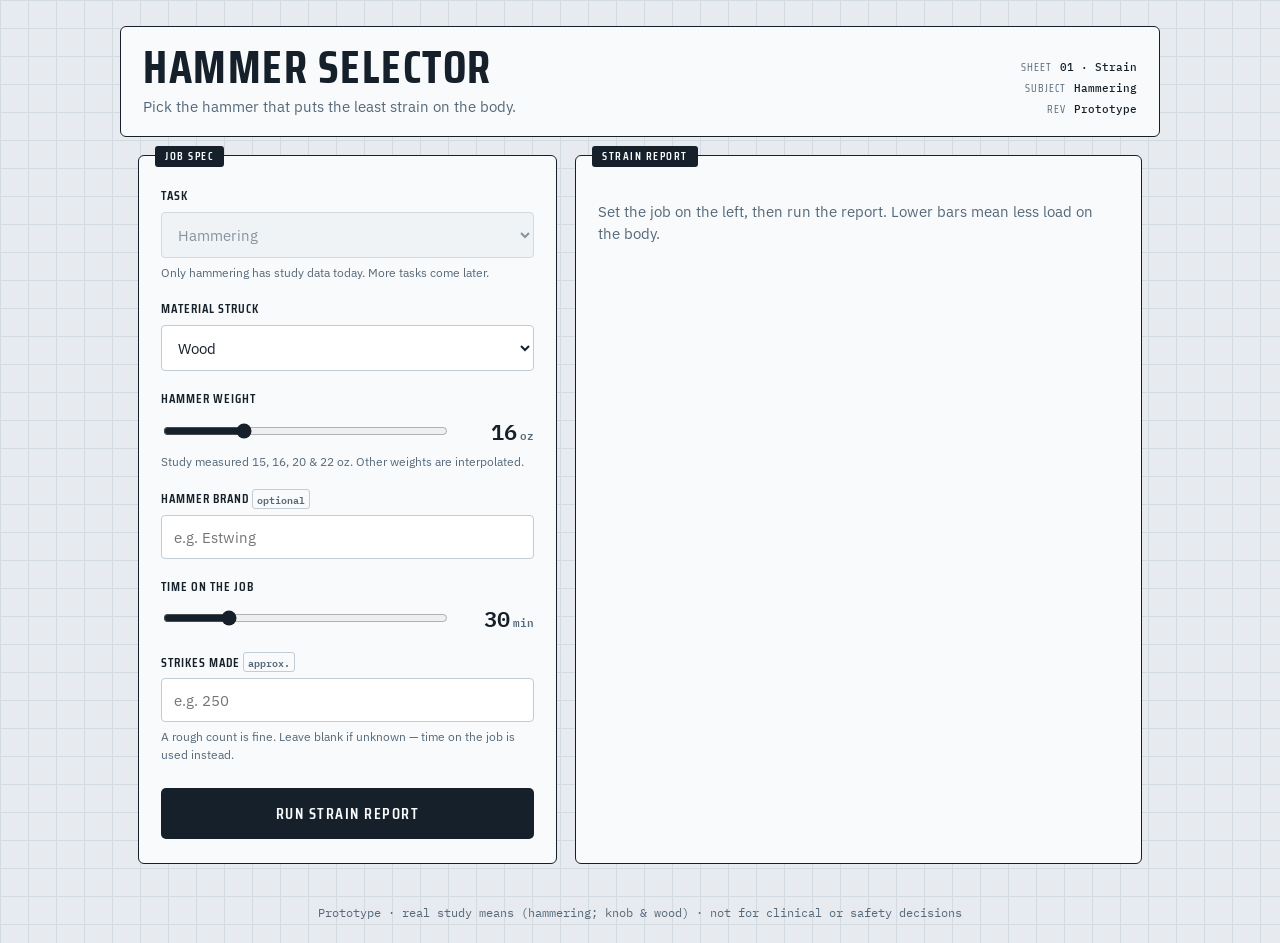
==== index.html @ 6c90b0d6 "Phase 4: wire the real recommendation engine into the PWA Replace the stub ranking in app.js with th" ====
<!DOCTYPE html>
<html lang="en">
<head>
  <meta charset="UTF-8" />
  <meta name="viewport" content="width=device-width, initial-scale=1.0" />
  <title>Hammer Selector — bodily strain by tool</title>
  <link rel="manifest" href="manifest.json" />
  <meta name="theme-color" content="#16202b" />
  <meta name="mobile-web-app-capable" content="yes" />
  <link rel="apple-touch-icon" href="icons/icon-192.png" />
  <link rel="preconnect" href="https://fonts.googleapis.com" />
  <link rel="preconnect" href="https://fonts.gstatic.com" crossorigin />
  <link href="https://fonts.googleapis.com/css2?family=IBM+Plex+Mono:wght@400;500;600&family=IBM+Plex+Sans:wght@400;500;600&family=Saira+Condensed:wght@500;600;700&display=swap" rel="stylesheet" />
  <link rel="stylesheet" href="styles.css" />
</head>
<body>
  <!-- Rankings come from the Phase-3 engine on REAL Phase-6C study means
       (engine/recommend.js + engine/profiles.v1.json). -->


  <header class="titleblock">
    <div class="tb-main">
      <h1>Hammer&nbsp;Selector</h1>
      <p class="tagline">Pick the hammer that puts the least strain on the body.</p>
    </div>
    <dl class="tb-meta">
      <div><dt>Sheet</dt><dd>01 · Strain</dd></div>
      <div><dt>Subject</dt><dd>Hammering</dd></div>
      <div><dt>Rev</dt><dd>Prototype</dd></div>
    </dl>
  </header>

  <main class="layout">
    <!-- ---------- INPUT PANEL ---------- -->
    <section class="panel" aria-label="Job specification">
      <span class="panel-tag">Job spec</span>

      <label class="field" for="task">
        <span class="field-label">Task</span>
        <select id="task" disabled>
          <option value="hammering" selected>Hammering</option>
        </select>
        <small class="hint">Only hammering has study data today. More tasks come later.</small>
      </label>

      <label class="field" for="material">
        <span class="field-label">Material struck</span>
        <select id="material">
          <option value="rubber">Rubber / soft</option>
          <option value="knob">Knob</option>
          <option value="plastic">Plastic</option>
          <option value="wood" selected>Wood</option>
          <option value="metal">Metal</option>
          <option value="concrete">Concrete / stone</option>
        </select>
      </label>

      <label class="field" for="weight">
        <span class="field-label">Hammer weight</span>
        <div class="duration-row">
          <input id="weight" type="range" min="10" max="32" step="1" value="16" />
          <output id="weightOut" class="readout">16<span class="unit">oz</span></output>
        </div>
        <small class="hint">Study measured 15, 16, 20 &amp; 22 oz. Other weights are interpolated.</small>
      </label>

      <label class="field" for="brand">
        <span class="field-label">Hammer brand <span class="optional">optional</span></span>
        <input id="brand" type="text" placeholder="e.g. Estwing" />
      </label>

      <label class="field" for="duration">
        <span class="field-label">Time on the job</span>
        <div class="duration-row">
          <input id="duration" type="range" min="5" max="120" step="5" value="30" />
          <output id="durationOut" class="readout">30<span class="unit">min</span></output>
        </div>
      </label>

      <label class="field" for="strikes">
        <span class="field-label">Strikes made <span class="optional">approx.</span></span>
        <input id="strikes" type="number" inputmode="numeric" min="0" max="9999" step="10" placeholder="e.g. 250" />
        <small class="hint">A rough count is fine. Leave blank if unknown — time on the job is used instead.</small>
      </label>

      <button id="recommendBtn" class="primary-btn" type="button">Run strain report</button>
    </section>

    <!-- ---------- RESULTS PANEL ---------- -->
    <section class="panel report" aria-label="Strain report">
      <span class="panel-tag">Strain report</span>
      <div id="disclaimer" class="disclaimer hidden"></div>
      <p id="resultsIntro" class="results-intro">
        Set the job on the left, then run the report. Lower bars mean less load on the body.
      </p>
      <ol id="resultsList" class="results-list"></ol>
    </section>
  </main>

  <footer class="app-footer">
    Prototype · real study means (hammering; knob &amp; wood) · not for clinical or safety decisions
  </footer>

  <script src="./engine/recommend.js"></script>
  <script src="app.js"></script>
  <script>
    // Register the service worker so the app works offline and is installable.
    if ("serviceWorker" in navigator) {
      window.addEventListener("load", () => {
        navigator.serviceWorker.register("sw.js").catch((err) =>
          console.warn("Service worker registration failed:", err)
        );
      });
    }
  </script>
</body>
</html>
---- styles.css ----
/* =========================================================
   Hammer Selector — "Spec Sheet" visual direction
   Cool engineering graph-paper, steel ink, brass accent,
   strain rendered as a cool→ember heat ramp on tick gauges.
   ========================================================= */

:root {
  --paper:   #e7ebef;   /* cool graph-paper gray */
  --panel:   #f8fafb;   /* near-white panel */
  --ink:     #16202b;   /* steel ink */
  --slate:   #56697a;   /* secondary text / labels */
  --grid:    #d3dbe2;   /* graph lines */
  --line:    #c2ccd5;   /* borders */
  --brass:   #a8772a;   /* forged accent — used sparingly */
  --brass-soft: rgba(168, 119, 42, 0.10);

  /* strain heat ramp (cool = easy, ember = hard) */
  --heat-cool: #3c7c8d;
  --heat-mid:  #c2912f;
  --heat-hot:  #b1432f;

  --r: 6px;            /* tight, technical radius */
}

* { box-sizing: border-box; }

html { -webkit-text-size-adjust: 100%; }

body {
  margin: 0;
  font-family: "IBM Plex Sans", system-ui, sans-serif;
  color: var(--ink);
  background-color: var(--paper);
  /* graph-paper grid */
  background-image:
    linear-gradient(var(--grid) 1px, transparent 1px),
    linear-gradient(90deg, var(--grid) 1px, transparent 1px);
  background-size: 28px 28px;
  line-height: 1.5;
}

/* ---------------- title block ---------------- */
.titleblock {
  max-width: 1040px;
  margin: 26px auto 0;
  padding: 18px 22px;
  background: var(--panel);
  border: 1.5px solid var(--ink);
  border-radius: var(--r);
  display: flex;
  justify-content: space-between;
  align-items: flex-end;
  gap: 24px;
}
.titleblock h1 {
  font-family: "Saira Condensed", sans-serif;
  font-weight: 700;
  text-transform: uppercase;
  letter-spacing: 1.5px;
  font-size: clamp(1.8rem, 5vw, 2.9rem);
  margin: 0;
  line-height: 0.95;
}
.tagline { margin: 6px 0 0; color: var(--slate); font-size: 0.95rem; }

.tb-meta {
  margin: 0;
  display: grid;
  gap: 4px;
  text-align: right;
  flex-shrink: 0;
}
.tb-meta div { display: flex; gap: 8px; justify-content: flex-end; }
.tb-meta dt {
  font-family: "Saira Condensed", sans-serif;
  text-transform: uppercase;
  letter-spacing: 1px;
  font-size: 0.7rem;
  color: var(--slate);
}
.tb-meta dd {
  margin: 0;
  font-family: "IBM Plex Mono", monospace;
  font-size: 0.7rem;
  font-weight: 500;
}

/* ---------------- layout ---------------- */
.layout {
  max-width: 1040px;
  margin: 18px auto;
  padding: 0 18px;
  display: grid;
  grid-template-columns: 0.85fr 1.15fr;
  gap: 18px;
}
@media (max-width: 780px) {
  .layout { grid-template-columns: 1fr; }
  .titleblock { flex-direction: column; align-items: flex-start; }
  .tb-meta { text-align: left; }
  .tb-meta div { justify-content: flex-start; }
}

.panel {
  position: relative;
  background: var(--panel);
  border: 1.5px solid var(--ink);
  border-radius: var(--r);
  padding: 30px 22px 24px;
}
.panel-tag {
  position: absolute;
  top: -10px;
  left: 16px;
  background: var(--ink);
  color: var(--panel);
  font-family: "Saira Condensed", sans-serif;
  text-transform: uppercase;
  letter-spacing: 1.5px;
  font-size: 0.72rem;
  font-weight: 600;
  padding: 2px 10px;
  border-radius: 3px;
}

/* ---------------- form ---------------- */
.field { display: block; margin-bottom: 18px; }
.field-label {
  display: block;
  font-family: "Saira Condensed", sans-serif;
  text-transform: uppercase;
  letter-spacing: 1px;
  font-size: 0.82rem;
  font-weight: 600;
  margin-bottom: 6px;
}
.optional {
  font-family: "IBM Plex Mono", monospace;
  text-transform: none;
  letter-spacing: 0;
  font-size: 0.65rem;
  color: var(--slate);
  border: 1px solid var(--line);
  border-radius: 3px;
  padding: 0 4px;
  vertical-align: middle;
}
.hint { display: block; color: var(--slate); font-size: 0.74rem; margin-top: 6px; }

select, input[type="text"], input[type="number"] {
  width: 100%;
  padding: 11px 12px;
  background: #fff;
  border: 1.5px solid var(--line);
  border-radius: 4px;
  color: var(--ink);
  font-family: "IBM Plex Sans", sans-serif;
  font-size: 0.95rem;
}
select:focus-visible, input[type="text"]:focus-visible {
  outline: 2px solid var(--brass);
  outline-offset: 1px;
  border-color: var(--brass);
}
select:disabled { background: #eef1f3; color: var(--slate); }

.duration-row { display: flex; align-items: center; gap: 14px; }
input[type="range"] { flex: 1; accent-color: var(--ink); }
.readout {
  font-family: "IBM Plex Mono", monospace;
  font-weight: 600;
  font-size: 1.35rem;
  min-width: 70px;
  text-align: right;
}
.readout .unit { font-size: 0.7rem; color: var(--slate); margin-left: 3px; }

.primary-btn {
  width: 100%;
  margin-top: 6px;
  padding: 13px;
  background: var(--ink);
  color: var(--panel);
  font-family: "Saira Condensed", sans-serif;
  text-transform: uppercase;
  letter-spacing: 1.5px;
  font-size: 1rem;
  font-weight: 600;
  border: none;
  border-radius: 5px;
  cursor: pointer;
  transition: background 0.15s, transform 0.05s;
}
.primary-btn:hover { background: #243341; }
.primary-btn:active { transform: translateY(1px); }
.primary-btn:focus-visible { outline: 2px solid var(--brass); outline-offset: 2px; }

/* ---------------- results ---------------- */
.results-intro { color: var(--slate); font-size: 0.92rem; }
.results-list { list-style: none; margin: 0; padding: 0; }

.hammer-row {
  border: 1.5px solid var(--line);
  border-radius: 5px;
  padding: 14px 16px;
  margin-bottom: 12px;
  background: #fff;
  position: relative;
  transition: transform 0.12s ease, box-shadow 0.12s ease;
}
.hammer-row:hover { transform: translateY(-2px); box-shadow: 0 4px 0 var(--line); }

.hammer-row.best {
  border-color: var(--brass);
  background: var(--brass-soft);
  box-shadow: inset 4px 0 0 var(--brass);
}

.hammer-head {
  display: flex;
  align-items: baseline;
  gap: 10px;
  margin-bottom: 12px;
}
.rank-num {
  font-family: "IBM Plex Mono", monospace;
  font-size: 0.8rem;
  color: var(--slate);
}
.hammer-name {
  font-family: "Saira Condensed", sans-serif;
  text-transform: uppercase;
  letter-spacing: 1px;
  font-weight: 700;
  font-size: 1.3rem;
  line-height: 1;
}
.overall {
  margin-left: auto;
  font-family: "IBM Plex Mono", monospace;
  font-size: 0.78rem;
  color: var(--slate);
}
.overall b { color: var(--ink); font-size: 0.95rem; }

/* inspection stamp on the winner */
.stamp {
  position: absolute;
  top: 10px;
  right: 12px;
  font-family: "Saira Condensed", sans-serif;
  text-transform: uppercase;
  letter-spacing: 2px;
  font-size: 0.7rem;
  font-weight: 700;
  color: var(--brass);
  border: 2px solid var(--brass);
  border-radius: 4px;
  padding: 3px 8px;
  transform: rotate(-5deg);
  opacity: 0.9;
}

/* ---- "your hammer" card (the entered weight) ---- */
.your-hammer {
  border: 1.5px solid var(--ink);
  border-radius: 5px;
  background: #fff;
  box-shadow: inset 4px 0 0 var(--ink);
  padding: 14px 16px;
  margin-bottom: 18px;
}
.yh-head {
  display: flex;
  align-items: baseline;
  gap: 10px;
  margin-bottom: 12px;
}
.yh-label {
  font-family: "Saira Condensed", sans-serif;
  text-transform: uppercase;
  letter-spacing: 1.5px;
  font-weight: 700;
  font-size: 0.85rem;
  color: var(--slate);
}
.yh-weight {
  font-family: "IBM Plex Mono", monospace;
  font-weight: 600;
  font-size: 1.5rem;
  line-height: 1;
}
.yh-weight .unit { font-size: 0.7rem; color: var(--slate); margin-left: 2px; }
.yh-strikes {
  font-family: "IBM Plex Mono", monospace;
  font-size: 0.72rem;
  color: var(--slate);
  border: 1px solid var(--line);
  border-radius: 3px;
  padding: 2px 6px;
}
.overall {
  margin-left: auto;
  font-family: "IBM Plex Mono", monospace;
  font-size: 0.8rem;
  color: var(--slate);
}
.overall b { color: var(--ink); font-size: 1rem; }

/* ---- reference hammers (ranked study weights) ---- */
.ref-heading {
  list-style: none;
  font-family: "Saira Condensed", sans-serif;
  text-transform: uppercase;
  letter-spacing: 1px;
  font-size: 0.78rem;
  color: var(--slate);
  border-top: 1px solid var(--line);
  padding-top: 14px;
  margin-bottom: 10px;
}
.ref-row {
  position: relative;
  list-style: none;
  display: grid;
  grid-template-columns: auto auto 1fr auto;
  align-items: center;
  gap: 12px;
  padding: 9px 12px;
  margin-bottom: 7px;
  border: 1.5px solid var(--line);
  border-radius: 5px;
  background: #fff;
}
.ref-row.best { border-color: var(--brass); background: var(--brass-soft); box-shadow: inset 4px 0 0 var(--brass); }
/* compact top-edge pill instead of the rotated corner stamp (avoids colliding with the value) */
.ref-row .stamp {
  top: -8px;
  right: 10px;
  transform: none;
  border: none;
  background: var(--brass);
  color: #fff;
  letter-spacing: 1.5px;
  font-size: 0.6rem;
  padding: 2px 8px;
  border-radius: 999px;
  opacity: 1;
}
.ref-rank { font-family: "IBM Plex Mono", monospace; font-size: 0.78rem; color: var(--slate); }
.ref-name {
  font-family: "IBM Plex Mono", monospace;
  font-weight: 600;
  font-size: 1rem;
  white-space: nowrap;
}
.ref-name .unit { font-size: 0.62rem; color: var(--slate); margin-left: 1px; }
.ref-model {
  display: block;
  font-family: "IBM Plex Sans", sans-serif;
  font-style: normal;
  font-weight: 400;
  font-size: 0.66rem;
  color: var(--slate);
}
.ref-tag {
  position: absolute;
  top: -8px;
  left: 64px;
  font-family: "IBM Plex Mono", monospace;
  font-size: 0.62rem;
  background: var(--ink);
  color: var(--panel);
  padding: 1px 6px;
  border-radius: 999px;
}
.ref-bar {
  height: 9px;
  background: #eef1f3;
  border: 1px solid var(--line);
  border-radius: 2px;
  overflow: hidden;
}
.ref-fill { display: block; height: 100%; }
.ref-val {
  font-family: "IBM Plex Mono", monospace;
  font-weight: 600;
  font-size: 0.85rem;
  min-width: 22px;
  text-align: right;
}

/* ---- the signature: calibrated strain gauges ---- */
.gauge { margin: 9px 0; }
.gauge-top {
  display: flex;
  justify-content: space-between;
  align-items: baseline;
  margin-bottom: 4px;
}
.g-name { font-size: 0.8rem; color: var(--slate); }
.g-val {
  font-family: "IBM Plex Mono", monospace;
  font-size: 0.8rem;
  font-weight: 500;
}
.gauge-track {
  position: relative;
  height: 11px;
  background: #eef1f3;
  border: 1px solid var(--line);
  border-radius: 2px;
  overflow: hidden;
}
/* calibration ticks every 10 units */
.gauge-track::after {
  content: "";
  position: absolute;
  inset: 0;
  background-image: repeating-linear-gradient(
    90deg,
    transparent 0,
    transparent calc(10% - 1px),
    var(--line) calc(10% - 1px),
    var(--line) 10%
  );
  pointer-events: none;
}
.gauge-fill {
  height: 100%;
  border-radius: 1px 0 0 1px;
  transform-origin: left center;
  animation: settle 0.5s ease-out;
}
@keyframes settle { from { transform: scaleX(0); } to { transform: scaleX(1); } }

/* ---------------- disclaimer ---------------- */
.disclaimer {
  display: flex;
  gap: 9px;
  background: #fff;
  border: 1.5px solid var(--heat-mid);
  border-left-width: 5px;
  border-radius: 4px;
  padding: 10px 12px;
  font-size: 0.82rem;
  margin-bottom: 14px;
}
.disclaimer::before { content: "▲"; color: var(--heat-mid); }
.hidden { display: none; }

.app-footer {
  text-align: center;
  color: var(--slate);
  font-size: 0.72rem;
  font-family: "IBM Plex Mono", monospace;
  padding: 22px;
}

@media (prefers-reduced-motion: reduce) {
  .gauge-fill { animation: none; }
  .hammer-row { transition: none; }
}
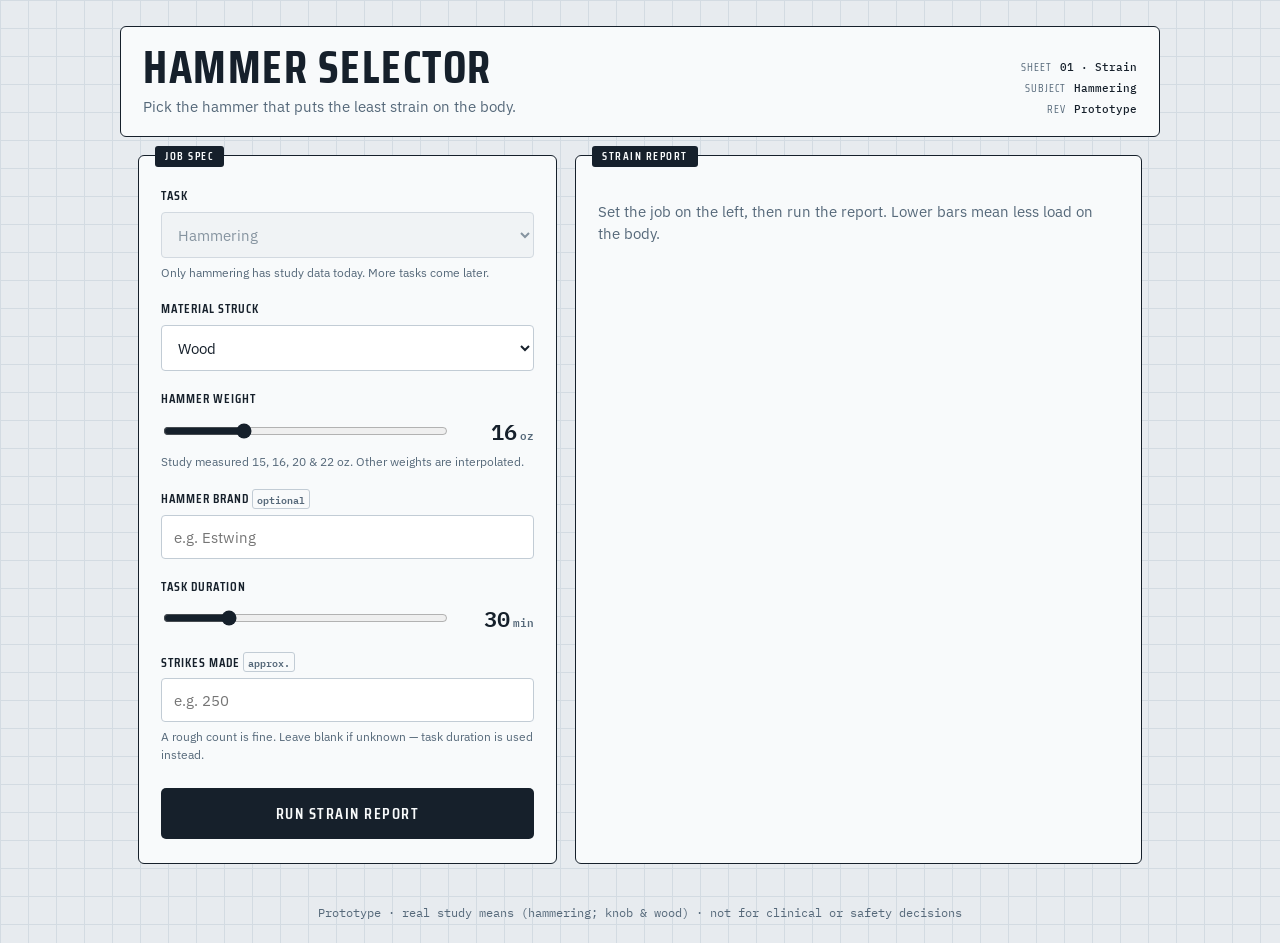
==== commit e5378458: "Reword approximation warning; rename duration field to Task Duration - Drop the leading `No study da" ====
--- a/index.html
+++ b/index.html
@@ -70,7 +70,7 @@
       </label>
 
       <label class="field" for="duration">
-        <span class="field-label">Time on the job</span>
+        <span class="field-label">Task Duration</span>
         <div class="duration-row">
           <input id="duration" type="range" min="5" max="120" step="5" value="30" />
           <output id="durationOut" class="readout">30<span class="unit">min</span></output>
@@ -80,7 +80,7 @@
       <label class="field" for="strikes">
         <span class="field-label">Strikes made <span class="optional">approx.</span></span>
         <input id="strikes" type="number" inputmode="numeric" min="0" max="9999" step="10" placeholder="e.g. 250" />
-        <small class="hint">A rough count is fine. Leave blank if unknown — time on the job is used instead.</small>
+        <small class="hint">A rough count is fine. Leave blank if unknown — task duration is used instead.</small>
       </label>
 
       <button id="recommendBtn" class="primary-btn" type="button">Run strain report</button>
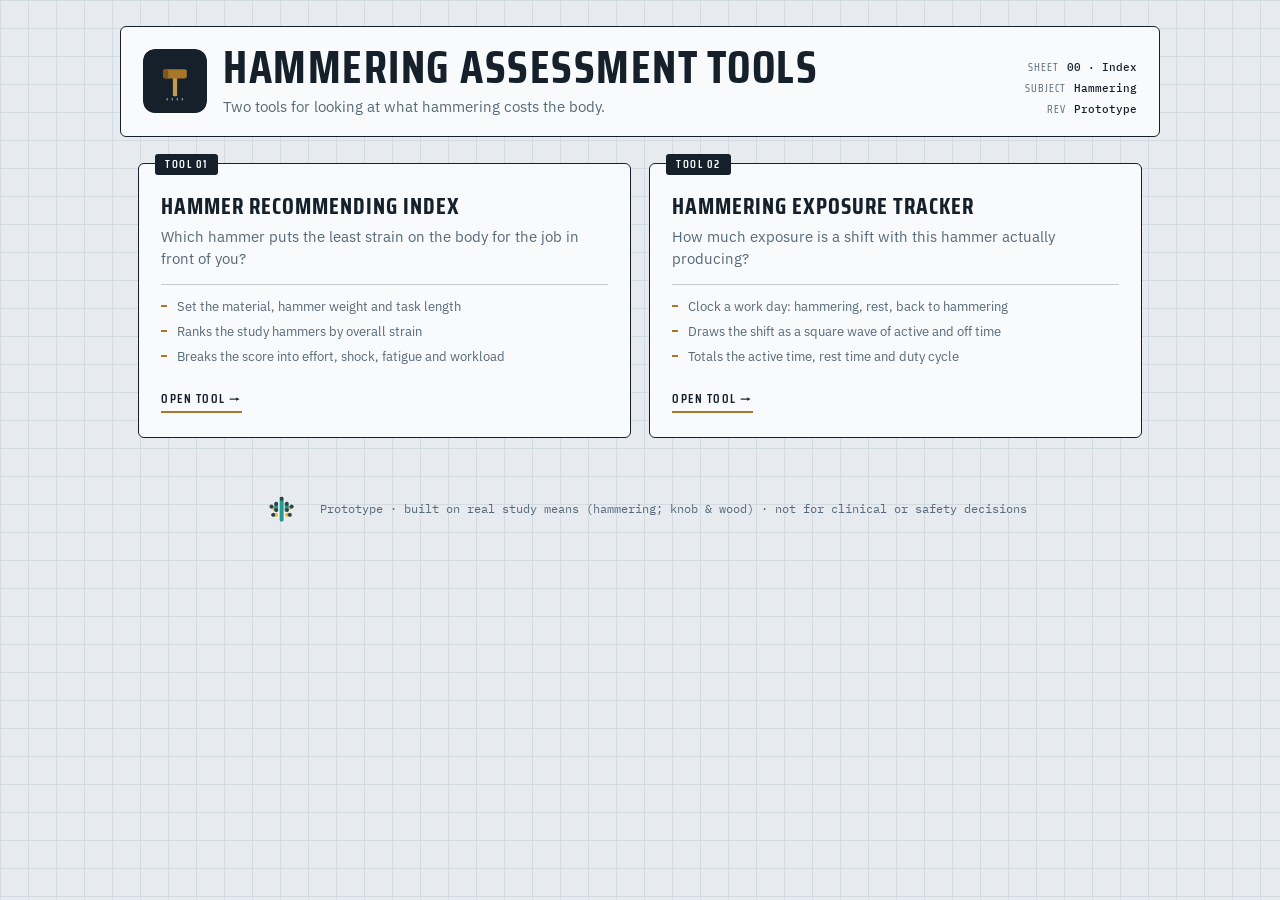
==== commit ed1ada75: "Split the app into a two-tool suite behind a new index page The PWA was a single tool. It is now "Ha" ====
--- a/index.html
+++ b/index.html
@@ -3,10 +3,11 @@
 <head>
   <meta charset="UTF-8" />
   <meta name="viewport" content="width=device-width, initial-scale=1.0" />
-  <title>Hammer Selector — bodily strain by tool</title>
+  <title>Hammering Assessment Tools</title>
   <link rel="manifest" href="manifest.json" />
   <meta name="theme-color" content="#16202b" />
   <meta name="mobile-web-app-capable" content="yes" />
+  <link rel="icon" href="icons/logo-hammer.svg" type="image/svg+xml" />
   <link rel="apple-touch-icon" href="icons/icon-192.png" />
   <link rel="preconnect" href="https://fonts.googleapis.com" />
   <link rel="preconnect" href="https://fonts.gstatic.com" crossorigin />
@@ -14,95 +15,59 @@
   <link rel="stylesheet" href="styles.css" />
 </head>
 <body>
-  <!-- Rankings come from the Phase-3 engine on REAL Phase-6C study means
-       (engine/recommend.js + engine/profiles.v1.json). -->
-
+  <!-- Suite index. Each tool is its own page; there is no router by design —
+       these are plain static files served straight from the repo root. -->
 
   <header class="titleblock">
-    <div class="tb-main">
-      <h1>Hammer&nbsp;Selector</h1>
-      <p class="tagline">Pick the hammer that puts the least strain on the body.</p>
+    <div class="tb-main tb-brand">
+      <img class="brandmark" src="icons/logo-hammer.svg" alt="" width="64" height="64" />
+      <div>
+        <h1>Hammering Assessment Tools</h1>
+        <p class="tagline">Two tools for looking at what hammering costs the body.</p>
+      </div>
     </div>
     <dl class="tb-meta">
-      <div><dt>Sheet</dt><dd>01 · Strain</dd></div>
+      <div><dt>Sheet</dt><dd>00 · Index</dd></div>
       <div><dt>Subject</dt><dd>Hammering</dd></div>
       <div><dt>Rev</dt><dd>Prototype</dd></div>
     </dl>
   </header>
 
-  <main class="layout">
-    <!-- ---------- INPUT PANEL ---------- -->
-    <section class="panel" aria-label="Job specification">
-      <span class="panel-tag">Job spec</span>
+  <main class="tool-grid">
+    <a class="panel tool-card" href="recommend.html">
+      <span class="panel-tag">Tool 01</span>
+      <h2 class="tool-name">Hammer Recommending Index</h2>
+      <p class="tool-desc">
+        Which hammer puts the least strain on the body for the job in front of you?
+      </p>
+      <ul class="tool-points">
+        <li>Set the material, hammer weight and task length</li>
+        <li>Ranks the study hammers by overall strain</li>
+        <li>Breaks the score into effort, shock, fatigue and workload</li>
+      </ul>
+      <span class="tool-go">Open tool</span>
+    </a>
 
-      <label class="field" for="task">
-        <span class="field-label">Task</span>
-        <select id="task" disabled>
-          <option value="hammering" selected>Hammering</option>
-        </select>
-        <small class="hint">Only hammering has study data today. More tasks come later.</small>
-      </label>
-
-      <label class="field" for="material">
-        <span class="field-label">Material struck</span>
-        <select id="material">
-          <option value="rubber">Rubber / soft</option>
-          <option value="knob">Knob</option>
-          <option value="plastic">Plastic</option>
-          <option value="wood" selected>Wood</option>
-          <option value="metal">Metal</option>
-          <option value="concrete">Concrete / stone</option>
-        </select>
-      </label>
-
-      <label class="field" for="weight">
-        <span class="field-label">Hammer weight</span>
-        <div class="duration-row">
-          <input id="weight" type="range" min="10" max="32" step="1" value="16" />
-          <output id="weightOut" class="readout">16<span class="unit">oz</span></output>
-        </div>
-        <small class="hint">Study measured 15, 16, 20 &amp; 22 oz. Other weights are interpolated.</small>
-      </label>
-
-      <label class="field" for="brand">
-        <span class="field-label">Hammer brand <span class="optional">optional</span></span>
-        <input id="brand" type="text" placeholder="e.g. Estwing" />
-      </label>
-
-      <label class="field" for="duration">
-        <span class="field-label">Task Duration</span>
-        <div class="duration-row">
-          <input id="duration" type="range" min="5" max="120" step="5" value="30" />
-          <output id="durationOut" class="readout">30<span class="unit">min</span></output>
-        </div>
-      </label>
-
-      <label class="field" for="strikes">
-        <span class="field-label">Strikes made <span class="optional">approx.</span></span>
-        <input id="strikes" type="number" inputmode="numeric" min="0" max="9999" step="10" placeholder="e.g. 250" />
-        <small class="hint">A rough count is fine. Leave blank if unknown — task duration is used instead.</small>
-      </label>
-
-      <button id="recommendBtn" class="primary-btn" type="button">Run strain report</button>
-    </section>
-
-    <!-- ---------- RESULTS PANEL ---------- -->
-    <section class="panel report" aria-label="Strain report">
-      <span class="panel-tag">Strain report</span>
-      <div id="disclaimer" class="disclaimer hidden"></div>
-      <p id="resultsIntro" class="results-intro">
-        Set the job on the left, then run the report. Lower bars mean less load on the body.
+    <a class="panel tool-card" href="exposure.html">
+      <span class="panel-tag">Tool 02</span>
+      <h2 class="tool-name">Hammering Exposure Tracker</h2>
+      <p class="tool-desc">
+        How much exposure is a shift with this hammer actually producing?
       </p>
-      <ol id="resultsList" class="results-list"></ol>
-    </section>
+      <ul class="tool-points">
+        <li>Clock a work day: hammering, rest, back to hammering</li>
+        <li>Draws the shift as a square wave of active and off time</li>
+        <li>Totals the active time, rest time and duty cycle</li>
+      </ul>
+      <span class="tool-go">Open tool</span>
+    </a>
   </main>
 
-  <footer class="app-footer">
-    Prototype · real study means (hammering; knob &amp; wood) · not for clinical or safety decisions
+  <footer class="app-footer home-footer">
+    <img class="ciswp-mark" src="icons/CISWP_SMYBOL_CMYK.png" alt="CISWP" />
+    <span>Prototype · built on real study means (hammering; knob &amp; wood) · not for clinical or safety decisions</span>
   </footer>
 
-  <script src="./engine/recommend.js"></script>
-  <script src="app.js"></script>
   <script>
     // Register the service worker so the app works offline and is installable.
     if ("serviceWorker" in navigator) {
--- a/styles.css
+++ b/styles.css
@@ -1,5 +1,5 @@
 /* =========================================================
-   Hammer Selector — "Spec Sheet" visual direction
+   Hammering Assessment Tools — "Spec Sheet" visual direction
    Cool engineering graph-paper, steel ink, brass accent,
    strain rendered as a cool→ember heat ramp on tick gauges.
    ========================================================= */
@@ -18,6 +18,10 @@
   --heat-cool: #3c7c8d;
   --heat-mid:  #c2912f;
   --heat-hot:  #b1432f;
+
+  /* exposure trace: hammering vs rest (validated pair on --panel) */
+  --exp-active: #a8772a;
+  --exp-rest:   #1a7fa8;
 
   --r: 6px;            /* tight, technical radius */
 }
@@ -447,7 +451,9 @@
   margin-bottom: 14px;
 }
 .disclaimer::before { content: "▲"; color: var(--heat-mid); }
-.hidden { display: none; }
+/* Utility class — must beat any component display, including rules appended
+   later in this file (.exp-stats is display:grid), so it carries !important. */
+.hidden { display: none !important; }
 
 .app-footer {
   text-align: center;
@@ -460,4 +466,400 @@
 @media (prefers-reduced-motion: reduce) {
   .gauge-fill { animation: none; }
   .hammer-row { transition: none; }
-}
+  .tool-card { transition: none; }
+  .tool-card:hover { transform: none; }
+}
+
+/* =========================================================
+   Suite index (index.html)
+   ========================================================= */
+.tb-brand { display: flex; align-items: center; gap: 16px; min-width: 0; }
+/* Flex items default to min-width:auto, which would let the long title push the
+   page wider than the viewport instead of wrapping. */
+.tb-brand > div { min-width: 0; }
+.tb-brand h1 { overflow-wrap: break-word; }
+.brandmark {
+  width: 64px;
+  height: 64px;
+  border-radius: 12px;
+  flex-shrink: 0;
+}
+
+.backlink {
+  display: inline-block;
+  font-family: "Saira Condensed", sans-serif;
+  text-transform: uppercase;
+  letter-spacing: 1.5px;
+  font-size: 0.7rem;
+  font-weight: 600;
+  color: var(--slate);
+  text-decoration: none;
+  margin-bottom: 6px;
+}
+.backlink:hover { color: var(--brass); }
+.backlink:focus-visible { outline: 2px solid var(--brass); outline-offset: 2px; }
+
+.tool-grid {
+  max-width: 1040px;
+  margin: 26px auto;
+  padding: 0 18px;
+  display: grid;
+  grid-template-columns: 1fr 1fr;
+  gap: 18px;
+}
+@media (max-width: 780px) {
+  .tool-grid { grid-template-columns: 1fr; }
+}
+
+.tool-card {
+  display: flex;
+  flex-direction: column;
+  color: inherit;
+  text-decoration: none;
+  transition: transform 0.12s ease, box-shadow 0.12s ease, border-color 0.12s ease;
+}
+.tool-card:hover {
+  transform: translateY(-3px);
+  border-color: var(--brass);
+  box-shadow: inset 4px 0 0 var(--brass);
+}
+.tool-card:focus-visible { outline: 2px solid var(--brass); outline-offset: 3px; }
+
+.tool-name {
+  font-family: "Saira Condensed", sans-serif;
+  text-transform: uppercase;
+  letter-spacing: 1px;
+  font-weight: 700;
+  font-size: 1.45rem;
+  line-height: 1.05;
+  margin: 0 0 8px;
+}
+.tool-desc { margin: 0 0 14px; color: var(--slate); font-size: 0.92rem; }
+.tool-points {
+  margin: 0 0 18px;
+  padding: 0;
+  list-style: none;
+  font-size: 0.82rem;
+  color: var(--slate);
+  border-top: 1px solid var(--line);
+  padding-top: 12px;
+}
+.tool-points li { position: relative; padding-left: 16px; margin-bottom: 5px; }
+.tool-points li::before {
+  content: "";
+  position: absolute;
+  left: 0;
+  top: 8px;
+  width: 6px;
+  height: 2px;
+  background: var(--brass);
+}
+.tool-go {
+  margin-top: auto;
+  align-self: flex-start;
+  font-family: "Saira Condensed", sans-serif;
+  text-transform: uppercase;
+  letter-spacing: 1.5px;
+  font-size: 0.8rem;
+  font-weight: 600;
+  color: var(--ink);
+  border-bottom: 2px solid var(--brass);
+  padding-bottom: 2px;
+}
+.tool-go::after { content: " \2192"; }
+
+.home-footer {
+  display: flex;
+  align-items: center;
+  justify-content: center;
+  gap: 12px;
+  flex-wrap: wrap;
+}
+.ciswp-mark { height: 46px; width: auto; opacity: 0.9; }
+
+/* =========================================================
+   Exposure tracker (exposure.html)
+   ========================================================= */
+.ghost-btn {
+  width: 100%;
+  margin-top: 8px;
+  padding: 11px;
+  background: transparent;
+  color: var(--ink);
+  font-family: "Saira Condensed", sans-serif;
+  text-transform: uppercase;
+  letter-spacing: 1.5px;
+  font-size: 0.88rem;
+  font-weight: 600;
+  border: 1.5px solid var(--line);
+  border-radius: 5px;
+  cursor: pointer;
+}
+.ghost-btn:hover:not(:disabled) { border-color: var(--ink); }
+.ghost-btn:focus-visible { outline: 2px solid var(--brass); outline-offset: 2px; }
+.ghost-btn:disabled, .primary-btn:disabled { opacity: 0.45; cursor: not-allowed; }
+
+.exp-console {
+  border: 1.5px solid var(--ink);
+  border-radius: 5px;
+  background: #fff;
+  padding: 14px 16px 16px;
+  margin: 22px 0 18px;
+}
+.exp-console-top {
+  display: flex;
+  align-items: baseline;
+  justify-content: space-between;
+  gap: 10px;
+}
+.exp-clock-label {
+  font-family: "Saira Condensed", sans-serif;
+  text-transform: uppercase;
+  letter-spacing: 1px;
+  font-size: 0.68rem;
+  color: var(--slate);
+}
+.exp-state {
+  font-family: "Saira Condensed", sans-serif;
+  text-transform: uppercase;
+  letter-spacing: 1.5px;
+  font-size: 0.7rem;
+  font-weight: 700;
+  padding: 3px 9px;
+  border-radius: 999px;
+  border: 1.5px solid var(--line);
+  color: var(--slate);
+}
+.exp-state[data-state="active"] {
+  border-color: var(--exp-active);
+  color: #7d561d;
+  background: var(--brass-soft);
+}
+.exp-state[data-state="rest"] {
+  border-color: var(--exp-rest);
+  color: #14657f;
+  background: rgba(26, 127, 168, 0.10);
+}
+.exp-state[data-state="done"] {
+  border-color: var(--ink);
+  color: var(--panel);
+  background: var(--ink);
+}
+
+.exp-clock {
+  display: block;
+  font-family: "IBM Plex Mono", monospace;
+  font-weight: 600;
+  font-size: clamp(2rem, 7vw, 2.7rem);
+  line-height: 1.1;
+  letter-spacing: 1px;
+  margin: 2px 0 12px;
+  font-variant-numeric: tabular-nums;
+}
+
+.exp-stats {
+  display: grid;
+  grid-template-columns: repeat(4, 1fr);
+  gap: 10px;
+  margin-top: 16px;
+}
+@media (max-width: 900px) {
+  .exp-stats { grid-template-columns: 1fr 1fr; }
+}
+.stat-tile {
+  border: 1.5px solid var(--line);
+  border-radius: 5px;
+  background: #fff;
+  padding: 9px 11px;
+}
+.stat-key {
+  display: flex;
+  align-items: center;
+  gap: 6px;
+  font-family: "Saira Condensed", sans-serif;
+  text-transform: uppercase;
+  letter-spacing: 1px;
+  font-size: 0.68rem;
+  color: var(--slate);
+  margin-bottom: 3px;
+}
+.stat-val {
+  display: block;
+  font-family: "IBM Plex Mono", monospace;
+  font-weight: 600;
+  font-size: 1.2rem;
+  font-variant-numeric: tabular-nums;
+}
+
+/* shared swatch — legend and stat keys use the same mark */
+.swatch {
+  width: 10px;
+  height: 10px;
+  border-radius: 2px;
+  flex-shrink: 0;
+  display: inline-block;
+}
+.swatch-active { background: var(--exp-active); }
+.swatch-rest { background: var(--exp-rest); }
+
+.chart-head {
+  display: flex;
+  align-items: baseline;
+  justify-content: space-between;
+  gap: 12px;
+  flex-wrap: wrap;
+  margin-bottom: 8px;
+}
+.chart-title {
+  margin: 0;
+  font-family: "Saira Condensed", sans-serif;
+  text-transform: uppercase;
+  letter-spacing: 1px;
+  font-size: 0.8rem;
+  color: var(--slate);
+}
+.legend {
+  display: flex;
+  gap: 14px;
+  margin: 0;
+  padding: 0;
+  list-style: none;
+  font-size: 0.76rem;
+  color: var(--slate);
+}
+.legend li { display: flex; align-items: center; gap: 6px; }
+
+.chart-wrap { position: relative; }
+/* Scaled to a phone the axis and lane labels become unreadable, so below the
+   breakpoint the plot keeps a legible width and scrolls inside its own box
+   rather than widening the page. */
+@media (max-width: 780px) {
+  /* the grid item must be allowed to shrink, or the overflow escapes to the page */
+  .layout > .panel { min-width: 0; }
+  .chart-wrap { overflow-x: auto; }
+  .wave { min-width: 560px; }
+}
+.wave { width: 100%; height: auto; display: block; }
+.wave-axis {
+  font-family: "IBM Plex Mono", monospace;
+  font-size: 11px;
+  fill: var(--slate);
+}
+.wave-lane {
+  font-family: "Saira Condensed", sans-serif;
+  font-size: 13px;
+  letter-spacing: 1px;
+  text-transform: uppercase;
+  fill: var(--slate);
+}
+
+.chart-tip {
+  position: absolute;
+  transform: translate(-50%, -100%);
+  margin-top: -8px;
+  pointer-events: none;
+  background: var(--ink);
+  color: var(--panel);
+  border-radius: 4px;
+  padding: 6px 9px;
+  font-family: "IBM Plex Mono", monospace;
+  font-size: 0.7rem;
+  line-height: 1.35;
+  white-space: nowrap;
+  z-index: 2;
+}
+.chart-tip b {
+  display: block;
+  font-family: "Saira Condensed", sans-serif;
+  text-transform: uppercase;
+  letter-spacing: 1px;
+  font-size: 0.72rem;
+}
+.chart-tip span { display: block; color: #b9c6d2; }
+
+/* ---- end-of-day summary ---- */
+.exp-summary {
+  position: relative;
+  margin-top: 20px;
+  border-top: 1px solid var(--line);
+  padding-top: 18px;
+}
+.summary-head {
+  display: flex;
+  align-items: baseline;
+  gap: 10px;
+  margin-bottom: 12px;
+}
+.summary-title {
+  font-family: "Saira Condensed", sans-serif;
+  text-transform: uppercase;
+  letter-spacing: 1.5px;
+  font-weight: 700;
+  font-size: 1rem;
+}
+.summary-hammer {
+  margin-left: auto;
+  font-family: "IBM Plex Mono", monospace;
+  font-size: 0.85rem;
+  color: var(--slate);
+}
+.summary-hammer .unit { font-size: 0.65rem; margin-left: 1px; }
+.exp-summary .stamp { position: static; transform: none; }
+
+.summary-grid {
+  display: grid;
+  grid-template-columns: repeat(4, 1fr);
+  gap: 10px;
+  margin: 0 0 14px;
+}
+.summary-grid div {
+  border: 1.5px solid var(--line);
+  border-radius: 5px;
+  background: #fff;
+  padding: 9px 11px;
+}
+.summary-grid dt {
+  font-family: "Saira Condensed", sans-serif;
+  text-transform: uppercase;
+  letter-spacing: 1px;
+  font-size: 0.66rem;
+  color: var(--slate);
+}
+.summary-grid dd {
+  margin: 2px 0 0;
+  font-family: "IBM Plex Mono", monospace;
+  font-weight: 600;
+  font-size: 1.05rem;
+  font-variant-numeric: tabular-nums;
+}
+@media (max-width: 560px) {
+  .summary-grid { grid-template-columns: 1fr 1fr; }
+}
+
+.summary-note { font-size: 0.8rem; color: var(--slate); margin: 0 0 14px; }
+
+.record-preview {
+  border: 1.5px solid var(--line);
+  border-radius: 5px;
+  background: #fff;
+  padding: 10px 12px;
+}
+.record-preview summary {
+  cursor: pointer;
+  font-family: "Saira Condensed", sans-serif;
+  text-transform: uppercase;
+  letter-spacing: 1px;
+  font-size: 0.74rem;
+  color: var(--slate);
+}
+.record-preview pre {
+  max-height: 260px;
+  overflow: auto;
+  background: #eef1f3;
+  border-radius: 4px;
+  padding: 10px;
+  font-family: "IBM Plex Mono", monospace;
+  font-size: 0.7rem;
+  line-height: 1.5;
+  margin: 10px 0 6px;
+}
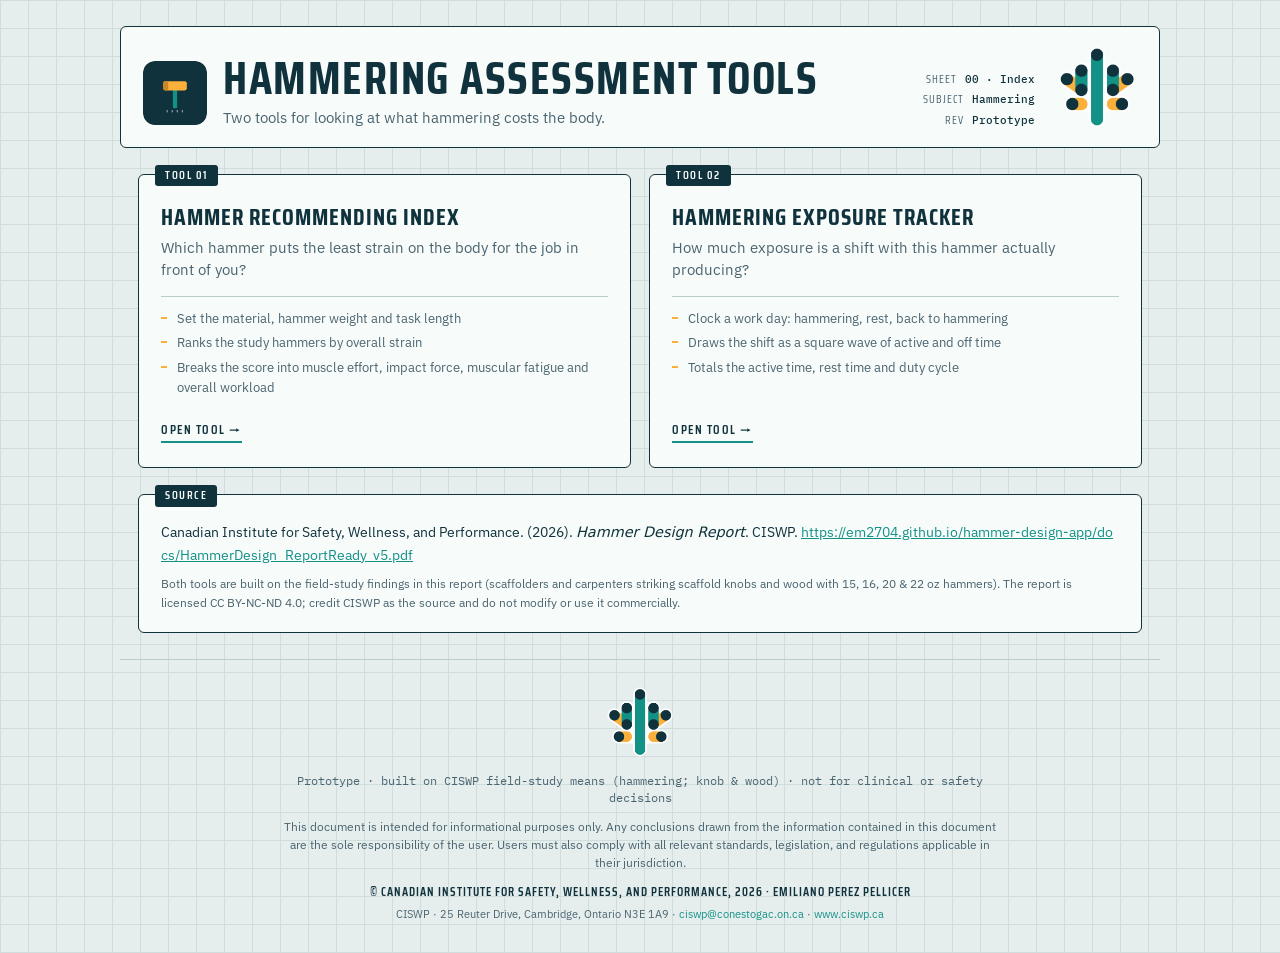
==== commit a12d88cc: "CISWP branding, footnotes, metric tooltips, report citation, disclaimer + copyright - Palette moved " ====
--- a/index.html
+++ b/index.html
@@ -5,7 +5,7 @@
   <meta name="viewport" content="width=device-width, initial-scale=1.0" />
   <title>Hammering Assessment Tools</title>
   <link rel="manifest" href="manifest.json" />
-  <meta name="theme-color" content="#16202b" />
+  <meta name="theme-color" content="#10323d" />
   <meta name="mobile-web-app-capable" content="yes" />
   <link rel="icon" href="icons/logo-hammer.svg" type="image/svg+xml" />
   <link rel="apple-touch-icon" href="icons/icon-192.png" />
@@ -26,11 +26,14 @@
         <p class="tagline">Two tools for looking at what hammering costs the body.</p>
       </div>
     </div>
-    <dl class="tb-meta">
-      <div><dt>Sheet</dt><dd>00 · Index</dd></div>
-      <div><dt>Subject</dt><dd>Hammering</dd></div>
-      <div><dt>Rev</dt><dd>Prototype</dd></div>
-    </dl>
+    <div class="tb-side">
+      <dl class="tb-meta">
+        <div><dt>Sheet</dt><dd>00 · Index</dd></div>
+        <div><dt>Subject</dt><dd>Hammering</dd></div>
+        <div><dt>Rev</dt><dd>Prototype</dd></div>
+      </dl>
+      <img class="tb-logo" src="icons/ciswp-mark.png" alt="Canadian Institute for Safety, Wellness, and Performance" />
+    </div>
   </header>
 
   <main class="tool-grid">
@@ -43,7 +46,7 @@
       <ul class="tool-points">
         <li>Set the material, hammer weight and task length</li>
         <li>Ranks the study hammers by overall strain</li>
-        <li>Breaks the score into effort, shock, fatigue and workload</li>
+        <li>Breaks the score into muscle effort, impact force, muscular fatigue and overall workload</li>
       </ul>
       <span class="tool-go">Open tool</span>
     </a>
@@ -63,9 +66,35 @@
     </a>
   </main>
 
-  <footer class="app-footer home-footer">
-    <img class="ciswp-mark" src="icons/CISWP_SMYBOL_CMYK.png" alt="CISWP" />
-    <span>Prototype · built on real study means (hammering; knob &amp; wood) · not for clinical or safety decisions</span>
+  <section class="report-cite" aria-label="Source report">
+    <div class="panel">
+      <span class="panel-tag">Source</span>
+      <p class="cite-text">
+        Canadian Institute for Safety, Wellness, and Performance. (2026). <i>Hammer Design Report</i>.
+        CISWP. <a href="docs/HammerDesign_ReportReady_v5.pdf" rel="noopener">https://em2704.github.io/hammer-design-app/docs/HammerDesign_ReportReady_v5.pdf</a>
+      </p>
+      <p class="cite-note">
+        Both tools are built on the field-study findings in this report (scaffolders and carpenters striking
+        scaffold knobs and wood with 15, 16, 20 &amp; 22 oz hammers). The report is licensed
+        CC BY-NC-ND 4.0; credit CISWP as the source and do not modify or use it commercially.
+      </p>
+    </div>
+  </section>
+
+  <footer class="app-footer">
+    <img class="ciswp-mark" src="icons/ciswp-mark.png" alt="CISWP" />
+    <p class="foot-status">Prototype · built on CISWP field-study means (hammering; knob &amp; wood) · not for clinical or safety decisions</p>
+    <p class="foot-disclaimer">
+      This document is intended for informational purposes only. Any conclusions drawn from the information
+      contained in this document are the sole responsibility of the user. Users must also comply with all
+      relevant standards, legislation, and regulations applicable in their jurisdiction.
+    </p>
+    <p class="foot-copy">© Canadian Institute for Safety, Wellness, and Performance, 2026 · Emiliano Perez Pellicer</p>
+    <address class="foot-contact">
+      CISWP · 25 Reuter Drive, Cambridge, Ontario N3E 1A9 ·
+      <a href="mailto:ciswp@conestogac.on.ca">ciswp@conestogac.on.ca</a> ·
+      <a href="https://www.ciswp.ca" rel="noopener">www.ciswp.ca</a>
+    </address>
   </footer>
 
   <script>
--- a/styles.css
+++ b/styles.css
@@ -1,27 +1,35 @@
 /* =========================================================
    Hammering Assessment Tools — "Spec Sheet" visual direction
-   Cool engineering graph-paper, steel ink, brass accent,
-   strain rendered as a cool→ember heat ramp on tick gauges.
+   Engineering graph-paper in the CISWP palette: navy ink, teal
+   accent, amber highlight; strain rendered as a teal→amber→ember
+   heat ramp on tick gauges.
    ========================================================= */
 
 :root {
-  --paper:   #e7ebef;   /* cool graph-paper gray */
-  --panel:   #f8fafb;   /* near-white panel */
-  --ink:     #16202b;   /* steel ink */
-  --slate:   #56697a;   /* secondary text / labels */
-  --grid:    #d3dbe2;   /* graph lines */
-  --line:    #c2ccd5;   /* borders */
-  --brass:   #a8772a;   /* forged accent — used sparingly */
-  --brass-soft: rgba(168, 119, 42, 0.10);
-
-  /* strain heat ramp (cool = easy, ember = hard) */
-  --heat-cool: #3c7c8d;
-  --heat-mid:  #c2912f;
+  /* CISWP brand: navy, teal and amber sampled from the institute mark */
+  --navy:    #10323d;
+  --teal:    #139187;
+  --amber:   #fcb03c;
+
+  --paper:   #e6eeed;   /* teal-tinted graph-paper gray */
+  --panel:   #f7fbfa;   /* near-white panel */
+  --ink:     var(--navy);
+  --slate:   #4a6470;   /* secondary text / labels */
+  --grid:    #cfdedc;   /* graph lines */
+  --line:    #b9cdca;   /* borders */
+  --brass:   var(--teal);        /* primary accent — focus, links, "best" */
+  --brass-soft: rgba(19, 145, 135, 0.10);
+  --amber-soft: rgba(252, 176, 60, 0.16);
+  --amber-ink:  #8a5a0e;         /* amber-family TEXT (raw amber fails contrast on white) */
+
+  /* strain heat ramp (teal = easy, ember = hard) */
+  --heat-cool: #139187;
+  --heat-mid:  #e0962a;
   --heat-hot:  #b1432f;
 
-  /* exposure trace: hammering vs rest (validated pair on --panel) */
-  --exp-active: #a8772a;
-  --exp-rest:   #1a7fa8;
+  /* exposure trace: hammering vs rest */
+  --exp-active: #fcb03c;
+  --exp-rest:   #139187;
 
   --r: 6px;            /* tight, technical radius */
 }
@@ -66,6 +74,12 @@
   line-height: 0.95;
 }
 .tagline { margin: 6px 0 0; color: var(--slate); font-size: 0.95rem; }
+/* guidance sentence that used to live inside the report panel */
+.tb-note { margin: 8px 0 0; color: var(--slate); font-size: 0.84rem; max-width: 60ch; }
+
+/* institute mark + sheet metadata share the right-hand side */
+.tb-side { display: flex; align-items: flex-end; gap: 22px; flex-shrink: 0; }
+.tb-logo { height: 84px; width: auto; display: block; }
 
 .tb-meta {
   margin: 0;
@@ -101,6 +115,8 @@
 @media (max-width: 780px) {
   .layout { grid-template-columns: 1fr; }
   .titleblock { flex-direction: column; align-items: flex-start; }
+  .tb-side { width: 100%; justify-content: space-between; flex-direction: row-reverse; }
+  .tb-logo { height: 64px; }
   .tb-meta { text-align: left; }
   .tb-meta div { justify-content: flex-start; }
 }
@@ -150,6 +166,134 @@
   vertical-align: middle;
 }
 .hint { display: block; color: var(--slate); font-size: 0.74rem; margin-top: 6px; }
+/* secondary line under a field label, e.g. "Amount of time of repetitive continuous hammering" */
+.field-label .sub {
+  display: block;
+  font-family: "IBM Plex Sans", sans-serif;
+  text-transform: none;
+  letter-spacing: 0;
+  font-weight: 400;
+  font-size: 0.74rem;
+  color: var(--slate);
+  margin-top: 1px;
+}
+
+/* ---------------- footnotes ---------------- */
+/* Every field label carries a "*" that jumps to its note; the note carries a
+   "*" that jumps back. Pure anchors — no script. */
+.fn-ref {
+  font-family: "IBM Plex Mono", monospace;
+  font-size: 0.9em;
+  font-weight: 600;
+  color: var(--brass);
+  text-decoration: none;
+  margin-left: 3px;
+  vertical-align: super;
+  line-height: 0;
+}
+.fn-ref:hover { color: var(--amber-ink); }
+.fn-ref:focus-visible { outline: 2px solid var(--brass); outline-offset: 2px; border-radius: 2px; }
+.footnotes {
+  margin-top: 22px;
+  padding-top: 14px;
+  border-top: 1px solid var(--line);
+  color: var(--slate);
+  font-size: 0.74rem;
+  line-height: 1.5;
+}
+.fn-head {
+  margin: 0 0 8px;
+  font-family: "Saira Condensed", sans-serif;
+  text-transform: uppercase;
+  letter-spacing: 1px;
+  font-size: 0.78rem;
+  color: var(--slate);
+}
+.fn-list { list-style: none; margin: 0; padding: 0; }
+.fn-list li {
+  position: relative;
+  padding: 3px 6px 3px 18px;
+  margin: 0 -6px 2px;
+  border-radius: 3px;
+  scroll-margin-top: 16px;
+}
+.fn-list li:target { background: var(--amber-soft); }
+.fn-list .fn-ref { position: absolute; left: 4px; top: 6px; margin: 0; vertical-align: baseline; }
+.fn-list b { color: var(--ink); font-weight: 600; }
+.fn-disclaimer { margin: 12px 0 0; font-size: 0.7rem; line-height: 1.5; }
+
+/* ---------------- "i" info tooltips ---------------- */
+/* A circled i beside every computed metric. The tooltip is a sibling span so
+   it can hold real sentences; it shows on hover and on keyboard focus. */
+.info-wrap { position: relative; display: inline-flex; align-items: center; }
+.info {
+  width: 16px;
+  height: 16px;
+  padding: 0;
+  margin-left: 6px;
+  border: 1.5px solid var(--brass);
+  border-radius: 50%;
+  background: transparent;
+  color: var(--brass);
+  font-family: "IBM Plex Mono", monospace;
+  font-size: 0.66rem;
+  font-weight: 600;
+  line-height: 1;
+  cursor: help;
+  flex-shrink: 0;
+}
+.info:hover, .info:focus-visible { background: var(--brass); color: #fff; outline: none; }
+.info:focus-visible { box-shadow: 0 0 0 2px var(--panel), 0 0 0 4px var(--brass); }
+.info-tip {
+  position: absolute;
+  left: 0;
+  bottom: calc(100% + 8px);
+  width: max-content;
+  max-width: min(300px, 80vw);
+  background: var(--ink);
+  color: var(--panel);
+  border-radius: 4px;
+  padding: 8px 10px;
+  font-family: "IBM Plex Sans", sans-serif;
+  font-size: 0.72rem;
+  font-weight: 400;
+  line-height: 1.45;
+  text-transform: none;
+  letter-spacing: 0;
+  text-align: left;
+  z-index: 5;
+  display: none;          /* not visibility: a hidden 300px box would still widen the page on phones */
+  pointer-events: none;
+}
+.info-tip::after {
+  content: "";
+  position: absolute;
+  left: 10px;
+  top: 100%;
+  border: 6px solid transparent;
+  border-top-color: var(--ink);
+}
+.info:hover + .info-tip, .info:focus-visible + .info-tip { display: block; }
+/* tiles at the right edge of the grid open their tooltip leftwards */
+.info-wrap.tip-right .info-tip { left: auto; right: 0; }
+.info-wrap.tip-right .info-tip::after { left: auto; right: 10px; }
+/* On a phone there is no room beside the button: show the tooltip as a sheet
+   pinned to the bottom of the screen instead. */
+@media (max-width: 560px) {
+  .info-tip, .info-wrap.tip-right .info-tip {
+    position: fixed;
+    left: 16px;
+    right: 16px;
+    top: auto;
+    bottom: 16px;
+    width: auto;
+    max-width: none;
+    font-size: 0.8rem;
+    padding: 12px 14px;
+    box-shadow: 0 6px 18px rgba(16, 50, 61, 0.35);
+  }
+  .info-tip::after { display: none; }
+}
 
 select, input[type="text"], input[type="number"] {
   width: 100%;
@@ -195,12 +339,24 @@
   cursor: pointer;
   transition: background 0.15s, transform 0.05s;
 }
-.primary-btn:hover { background: #243341; }
+.primary-btn:hover { background: #1b4a58; }
 .primary-btn:active { transform: translateY(1px); }
 .primary-btn:focus-visible { outline: 2px solid var(--brass); outline-offset: 2px; }
 
 /* ---------------- results ---------------- */
 .results-intro { color: var(--slate); font-size: 0.92rem; }
+/* standing description of what the report contains (shown before and after a run) */
+.report-desc {
+  color: var(--slate);
+  font-size: 0.84rem;
+  line-height: 1.55;
+  margin: 0 0 16px;
+  padding-bottom: 14px;
+  border-bottom: 1px solid var(--line);
+}
+.report-desc p { margin: 0 0 8px; }
+.report-desc p:last-child { margin-bottom: 0; }
+.report-desc b { color: var(--ink); font-weight: 600; }
 .results-list { list-style: none; margin: 0; padding: 0; }
 
 .hammer-row {
@@ -257,8 +413,8 @@
   letter-spacing: 2px;
   font-size: 0.7rem;
   font-weight: 700;
-  color: var(--brass);
-  border: 2px solid var(--brass);
+  color: var(--amber-ink);
+  border: 2px solid var(--amber);
   border-radius: 4px;
   padding: 3px 8px;
   transform: rotate(-5deg);
@@ -343,8 +499,8 @@
   right: 10px;
   transform: none;
   border: none;
-  background: var(--brass);
-  color: #fff;
+  background: var(--amber);
+  color: var(--navy);
   letter-spacing: 1.5px;
   font-size: 0.6rem;
   padding: 2px 8px;
@@ -455,13 +611,36 @@
    later in this file (.exp-stats is display:grid), so it carries !important. */
 .hidden { display: none !important; }
 
+/* ---------------- footer (shared by all three pages) ---------------- */
 .app-footer {
+  max-width: 1040px;
+  margin: 8px auto 0;
+  padding: 26px 22px 30px;
+  border-top: 1.5px solid var(--line);
   text-align: center;
   color: var(--slate);
+  font-size: 0.74rem;
+}
+.app-footer p, .app-footer address { margin: 0 auto; max-width: 720px; }
+.foot-status {
+  font-family: "IBM Plex Mono", monospace;
   font-size: 0.72rem;
-  font-family: "IBM Plex Mono", monospace;
-  padding: 22px;
-}
+  margin-bottom: 12px !important;
+}
+.foot-disclaimer { line-height: 1.5; margin-bottom: 12px !important; }
+.foot-copy {
+  font-family: "Saira Condensed", sans-serif;
+  text-transform: uppercase;
+  letter-spacing: 1px;
+  font-size: 0.78rem;
+  font-weight: 600;
+  color: var(--ink);
+  margin-bottom: 4px !important;
+}
+.foot-contact { font-style: normal; font-size: 0.7rem; }
+.foot-contact a { color: var(--brass); text-decoration: none; }
+.foot-contact a:hover { text-decoration: underline; }
+.app-footer .ciswp-mark { display: block; margin: 0 auto 14px; }
 
 @media (prefers-reduced-motion: reduce) {
   .gauge-fill { animation: none; }
@@ -525,6 +704,18 @@
 }
 .tool-card:focus-visible { outline: 2px solid var(--brass); outline-offset: 3px; }
 
+/* the study report this app is built from */
+.report-cite {
+  max-width: 1040px;
+  margin: 0 auto 26px;
+  padding: 0 18px;
+}
+.report-cite .panel { padding: 26px 22px 20px; }
+.cite-text { margin: 0 0 8px; font-size: 0.9rem; line-height: 1.55; }
+.cite-text a { color: var(--brass); word-break: break-all; }
+.cite-text a:hover { color: var(--amber-ink); }
+.cite-note { margin: 0; color: var(--slate); font-size: 0.78rem; }
+
 .tool-name {
   font-family: "Saira Condensed", sans-serif;
   text-transform: uppercase;
@@ -552,7 +743,7 @@
   top: 8px;
   width: 6px;
   height: 2px;
-  background: var(--brass);
+  background: var(--amber);
 }
 .tool-go {
   margin-top: auto;
@@ -568,14 +759,7 @@
 }
 .tool-go::after { content: " \2192"; }
 
-.home-footer {
-  display: flex;
-  align-items: center;
-  justify-content: center;
-  gap: 12px;
-  flex-wrap: wrap;
-}
-.ciswp-mark { height: 46px; width: auto; opacity: 0.9; }
+.ciswp-mark { height: 72px; width: auto; }
 
 /* =========================================================
    Exposure tracker (exposure.html)
@@ -632,13 +816,13 @@
 }
 .exp-state[data-state="active"] {
   border-color: var(--exp-active);
-  color: #7d561d;
-  background: var(--brass-soft);
+  color: var(--amber-ink);
+  background: var(--amber-soft);
 }
 .exp-state[data-state="rest"] {
   border-color: var(--exp-rest);
-  color: #14657f;
-  background: rgba(26, 127, 168, 0.10);
+  color: #0f6f68;
+  background: var(--brass-soft);
 }
 .exp-state[data-state="done"] {
   border-color: var(--ink);
@@ -775,7 +959,7 @@
   letter-spacing: 1px;
   font-size: 0.72rem;
 }
-.chart-tip span { display: block; color: #b9c6d2; }
+.chart-tip span { display: block; color: #b9cdca; }
 
 /* ---- end-of-day summary ---- */
 .exp-summary {
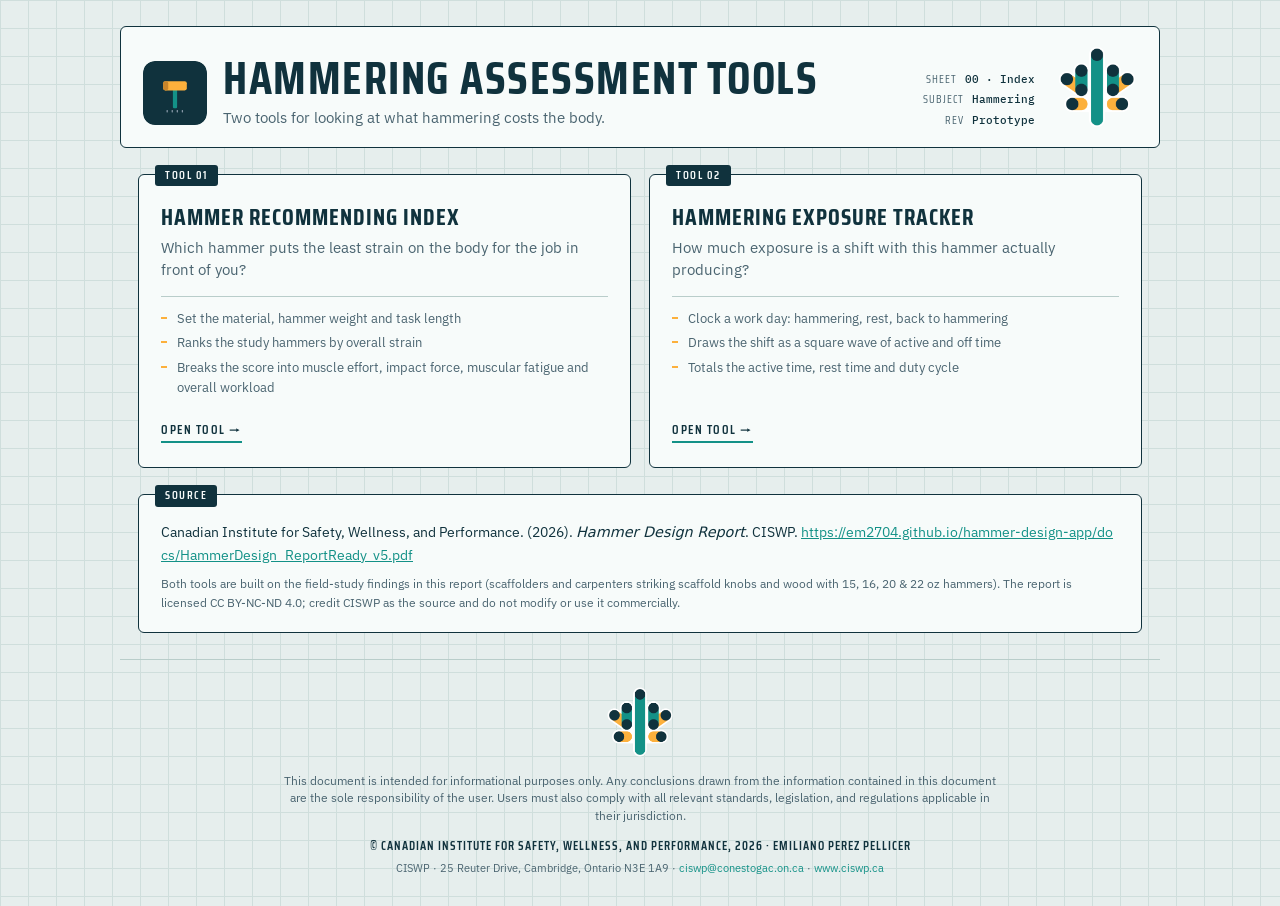
==== commit 9c574516: "Modified comments on exposure.html and recommend.html" ====
--- a/index.html
+++ b/index.html
@@ -83,7 +83,6 @@
 
   <footer class="app-footer">
     <img class="ciswp-mark" src="icons/ciswp-mark.png" alt="CISWP" />
-    <p class="foot-status">Prototype · built on CISWP field-study means (hammering; knob &amp; wood) · not for clinical or safety decisions</p>
     <p class="foot-disclaimer">
       This document is intended for informational purposes only. Any conclusions drawn from the information
       contained in this document are the sole responsibility of the user. Users must also comply with all
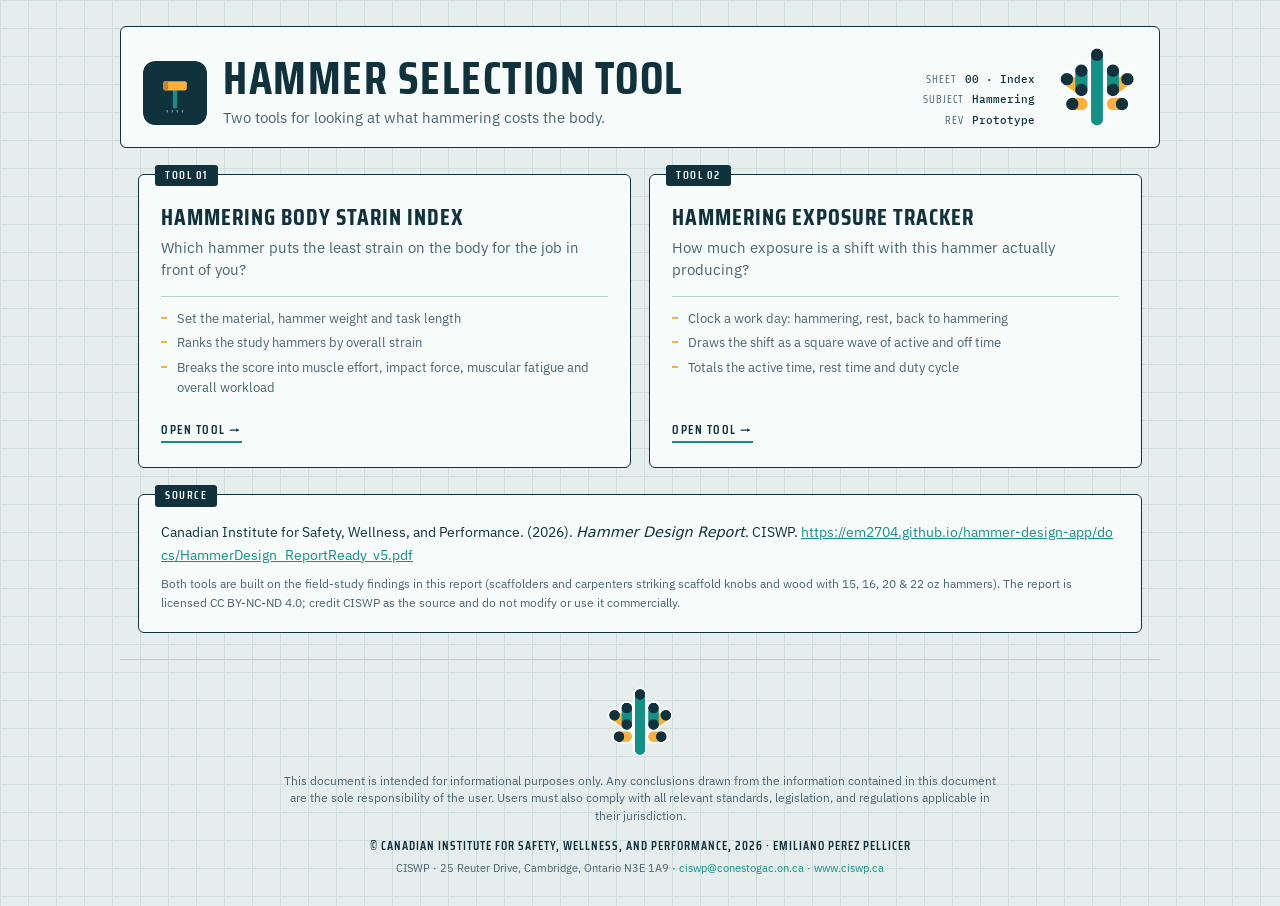
==== commit da77eb45: "Modified Titles" ====
--- a/index.html
+++ b/index.html
@@ -22,7 +22,7 @@
     <div class="tb-main tb-brand">
       <img class="brandmark" src="icons/logo-hammer.svg" alt="" width="64" height="64" />
       <div>
-        <h1>Hammering Assessment Tools</h1>
+        <h1>Hammer Selection Tool</h1>
         <p class="tagline">Two tools for looking at what hammering costs the body.</p>
       </div>
     </div>
@@ -39,7 +39,7 @@
   <main class="tool-grid">
     <a class="panel tool-card" href="recommend.html">
       <span class="panel-tag">Tool 01</span>
-      <h2 class="tool-name">Hammer Recommending Index</h2>
+      <h2 class="tool-name">Hammering Body Starin Index</h2>
       <p class="tool-desc">
         Which hammer puts the least strain on the body for the job in front of you?
       </p>
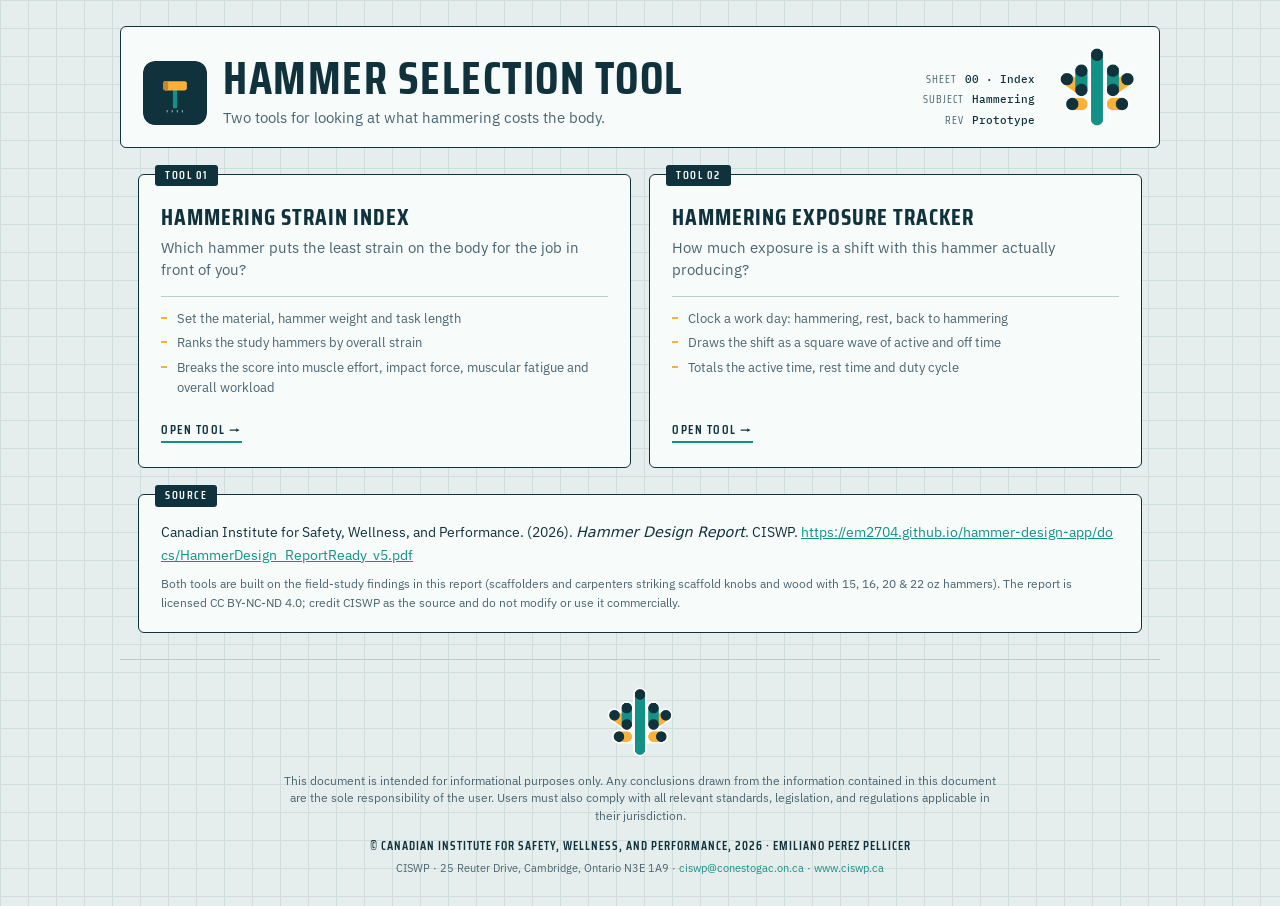
==== commit 13141f11: "Modified Titile" ====
--- a/index.html
+++ b/index.html
@@ -16,7 +16,7 @@
 </head>
 <body>
   <!-- Suite index. Each tool is its own page; there is no router by design —
-       these are plain static files served straight from the repo root. -->
+    these are plain static files served straight from the repo root. -->
 
   <header class="titleblock">
     <div class="tb-main tb-brand">
@@ -39,7 +39,7 @@
   <main class="tool-grid">
     <a class="panel tool-card" href="recommend.html">
       <span class="panel-tag">Tool 01</span>
-      <h2 class="tool-name">Hammering Body Starin Index</h2>
+      <h2 class="tool-name">Hammering Strain Index</h2>
       <p class="tool-desc">
         Which hammer puts the least strain on the body for the job in front of you?
       </p>
--- a/styles.css
+++ b/styles.css
@@ -27,9 +27,10 @@
   --heat-mid:  #e0962a;
   --heat-hot:  #b1432f;
 
-  /* exposure trace: hammering vs rest */
+  /* exposure trace: hammering vs rest vs an unmonitored gap */
   --exp-active: #fcb03c;
   --exp-rest:   #139187;
+  --exp-unknown: var(--slate);
 
   --r: 6px;            /* tight, technical radius */
 }
@@ -824,10 +825,32 @@
   color: #0f6f68;
   background: var(--brass-soft);
 }
+.exp-state[data-state="unknown"] {
+  border-color: var(--exp-unknown);
+  color: var(--exp-unknown);
+  background: var(--paper);
+}
 .exp-state[data-state="done"] {
   border-color: var(--ink);
   color: var(--panel);
   background: var(--ink);
+}
+
+.exp-gap-prompt {
+  border: 1.5px solid var(--exp-unknown);
+  border-radius: var(--r);
+  background: var(--paper);
+  padding: 12px 14px;
+  margin: 0 0 18px;
+}
+.exp-gap-text {
+  margin: 0 0 10px;
+  font-size: 0.92rem;
+}
+.exp-gap-actions {
+  display: flex;
+  flex-wrap: wrap;
+  gap: 8px;
 }
 
 .exp-clock {
@@ -885,6 +908,7 @@
 }
 .swatch-active { background: var(--exp-active); }
 .swatch-rest { background: var(--exp-rest); }
+.swatch-unknown { background: var(--exp-unknown); }
 
 .chart-head {
   display: flex;
@@ -1047,3 +1071,80 @@
   line-height: 1.5;
   margin: 10px 0 6px;
 }
+
+/* ---- alternative pacing patterns (illustrative only, never ranked) ---- */
+.exp-pacing {
+  margin-top: 20px;
+  border-top: 1px solid var(--line);
+  padding-top: 18px;
+}
+.pacing-note { font-size: 0.8rem; color: var(--slate); margin: 6px 0 14px; }
+
+.pacing-grid {
+  display: grid;
+  grid-template-columns: repeat(3, 1fr);
+  gap: 12px;
+}
+@media (max-width: 780px) {
+  .pacing-grid { grid-template-columns: 1fr; }
+}
+
+.pacing-card {
+  border: 1.5px solid var(--line);
+  border-radius: 5px;
+  background: #fff;
+  padding: 10px 12px;
+  margin: 0;
+  cursor: pointer;
+}
+.pacing-card.is-selected {
+  border-color: var(--amber);
+  background: var(--amber-soft);
+}
+.pacing-card figcaption {
+  font-family: "Saira Condensed", sans-serif;
+  text-transform: uppercase;
+  letter-spacing: 1px;
+  font-size: 0.74rem;
+  color: var(--slate);
+  margin-bottom: 4px;
+}
+.pacing-blurb { font-size: 0.78rem; margin: 0 0 8px; }
+.wave-mini { width: 100%; height: auto; display: block; }
+
+.pacing-toggle {
+  width: 100%;
+  margin-top: 8px;
+  padding: 6px;
+  background: transparent;
+  color: var(--ink);
+  font-family: "Saira Condensed", sans-serif;
+  text-transform: uppercase;
+  letter-spacing: 1px;
+  font-size: 0.68rem;
+  font-weight: 600;
+  border: 1.5px solid var(--line);
+  border-radius: 4px;
+  cursor: pointer;
+}
+.pacing-card.is-selected .pacing-toggle {
+  border-color: var(--amber);
+  color: var(--amber-ink);
+}
+.pacing-toggle:hover { border-color: var(--ink); }
+.pacing-toggle:focus-visible { outline: 2px solid var(--brass); outline-offset: 2px; }
+
+.pacing-footnotes { margin-top: 10px; }
+
+/* ---- big chart showing an alternative pattern instead of the record ---- */
+.chart-view-hint {
+  font-size: 0.8rem;
+  color: var(--amber-ink);
+  margin: -4px 0 10px;
+}
+.chart-wrap.showing-alt {
+  /* inset, not outline -- .chart-wrap gets overflow-x:auto below 780px,
+     which would otherwise clip an outward outline on narrow screens */
+  box-shadow: inset 0 0 0 2px var(--amber);
+  border-radius: 6px;
+}
